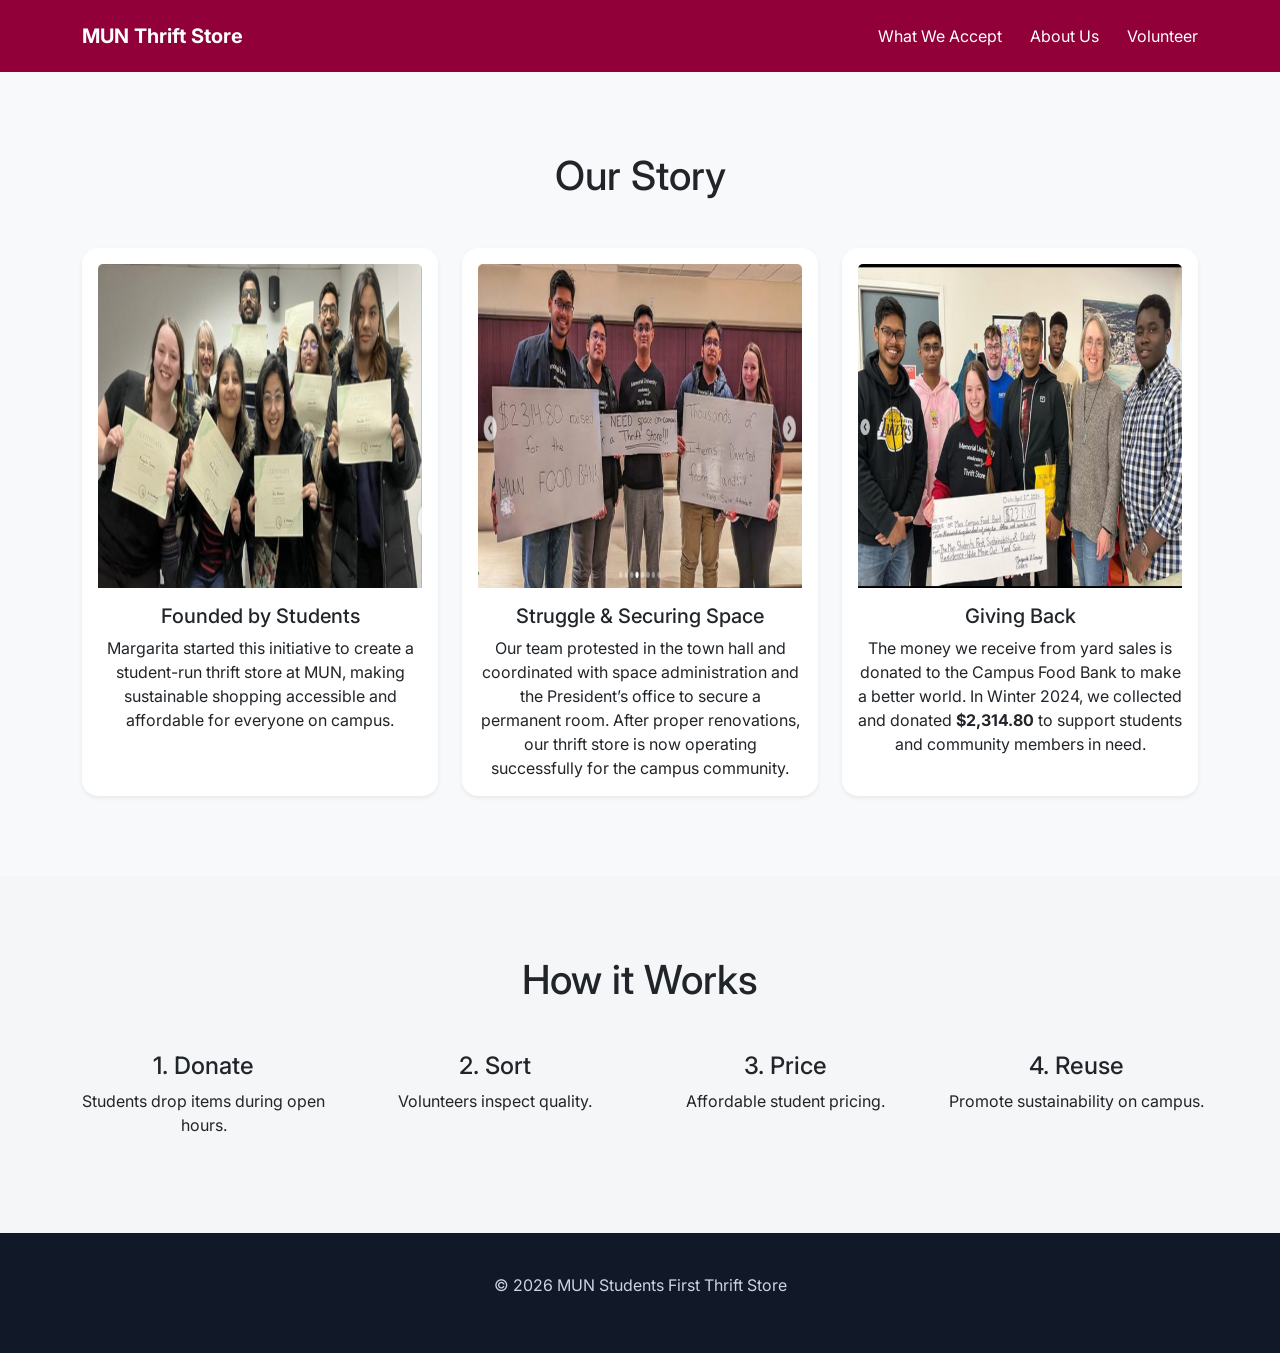
==== about_us.html @ 5fdf3bfe "first commit" ====
<!DOCTYPE html>
<html>
<head>
    <title>About Us</title>
    <meta name="viewport" content="width=device-width, initial-scale=1">
    <link href="https://fonts.googleapis.com/css2?family=Inter:wght@400;600;700&display=swap" rel="stylesheet">
    <link href="https://cdn.jsdelivr.net/npm/bootstrap@5.3.2/dist/css/bootstrap.min.css" rel="stylesheet">
    <link href="css/styles.css" rel="stylesheet">
</head>
<body>

<nav class="navbar navbar-expand-lg navbar-dark py-3">
  <div class="container">
    <a class="navbar-brand" href="index.html">MUN Thrift Store</a>
    <div>
      <a class="text-white me-4 text-decoration-none" href="what_we_accept.html">What We Accept</a>
      <a class="text-white me-4 text-decoration-none" href="about_us.html">About Us</a>
      <a class="text-white text-decoration-none" href="volunteer.html">Volunteer</a>
    </div>
  </div>
</nav>

<section class="section-padding bg-light text-center">
    <div class="container">
        <h1 class="mb-5">Our Story</h1>
        <div class="row g-4">

            <div class="col-md-4">
                <div class="card shadow-sm p-3 h-100">
                    <img src="media/images/founded.png" class="card-img-top mb-3" alt="Founded">
                    <h5 class="card-title">Founded by Students</h5>
                    <p class="card-text">Margarita started this initiative to create a student-run thrift store at MUN, making sustainable shopping accessible and affordable for everyone on campus.</p>
                </div>
            </div>

            <div class="col-md-4">
                <div class="card shadow-sm p-3 h-100">
                    <img src="media/images/townhall.png" class="card-img-top mb-3" alt="Struggle & Securing Space">
                    <h5 class="card-title">Struggle & Securing Space</h5>
                    <p class="card-text">Our team protested in the town hall and coordinated with space administration and the President’s office to secure a permanent room. After proper renovations, our thrift store is now operating successfully for the campus community.</p>
                </div>
            </div>

            <div class="col-md-4">
                <div class="card shadow-sm p-3 h-100">
                    <img src="media/images/food_bank_donation.jpg" class="card-img-top mb-3" alt="Donation Impact">
                    <h5 class="card-title">Giving Back</h5>
                    <p class="card-text">The money we receive from yard sales is donated to the Campus Food Bank to make a better world. In Winter 2024, we collected and donated <strong>$2,314.80</strong> to support students and community members in need.</p>
                </div>
            </div>

        </div>
    </div>
</section>



<div class="container section-padding text-center">
    <h1>How it Works</h1>

    <div class="row mt-5">
        <div class="col-md-3">
            <h4>1. Donate</h4>
            <p>Students drop items during open hours.</p>
        </div>
        <div class="col-md-3">
            <h4>2. Sort</h4>
            <p>Volunteers inspect quality.</p>
        </div>
        <div class="col-md-3">
            <h4>3. Price</h4>
            <p>Affordable student pricing.</p>
        </div>
        <div class="col-md-3">
            <h4>4. Reuse</h4>
            <p>Promote sustainability on campus.</p>
        </div>
    </div>
</div>

<footer class="footer text-center">
    <div class="container">
        <p>© 2026 MUN Students First Thrift Store</p>
    </div>
</footer>


</body>
</html>
---- css/styles.css ----
body {
    font-family: 'Inter', sans-serif;
    background-color: #f4f6f8;
}

.navbar {
  background-color: #910038;
}

.navbar-brand {
    font-weight: 700;
}

.hero {
    background: linear-gradient(135deg,  #e3dbb2, #EDE8D0);
    padding: 120px 0;
}

.hero h1 {
    font-size: 3rem;
}

.section-padding {
    padding: 80px 0;
}

.card {
    border: none;
    border-radius: 16px;
    transition: 0.3s ease;
}


.card:hover {
    transform: translateY(-5px);
}

.btn-modern {
    border-radius: 30px;
    padding: 10px 25px;
}

.footer {
    background-color: #111827;
    color: #cbd5e1;
    padding: 40px 0;
}

.badge-accept {
    background-color: #198754;
}

.badge-reject {
    background-color: #dc3545;
}

.admin-sidebar {
    min-height: 100vh;
    background: #111827;
    color: white;
}

.admin-sidebar a {
    color: #cbd5e1;
    text-decoration: none;
    padding: 12px;
    display: block;
    border-radius: 8px;
}

.admin-sidebar a:hover {
    background: #1f2937;
}
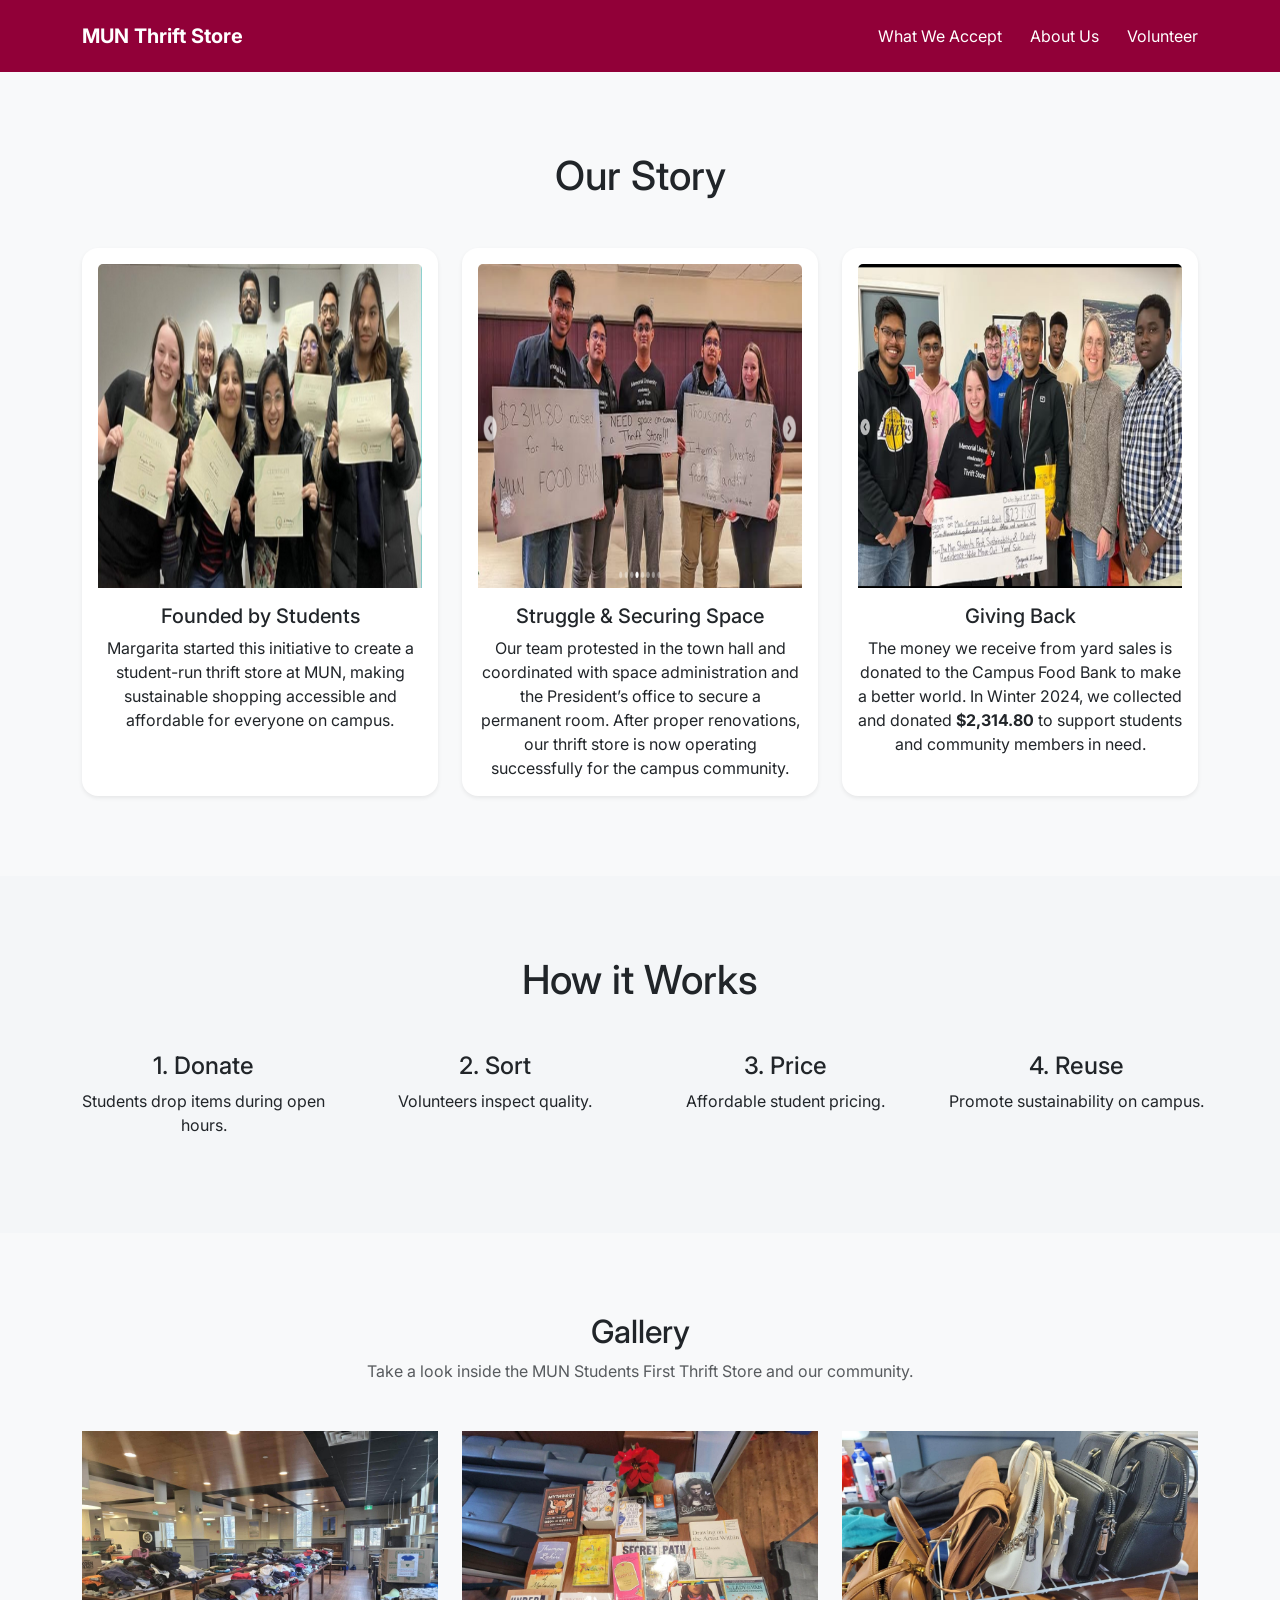
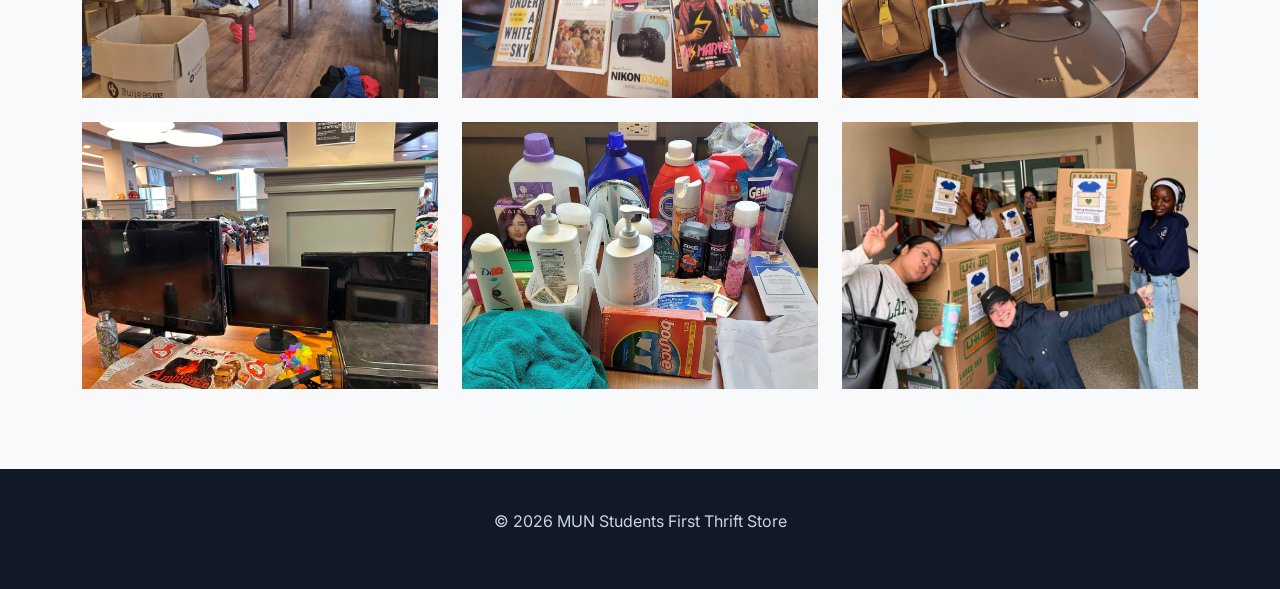
==== commit df594c17: "gallery section added" ====
--- a/about_us.html
+++ b/about_us.html
@@ -55,6 +55,7 @@
 
 
 
+
 <div class="container section-padding text-center">
     <h1>How it Works</h1>
 
@@ -78,6 +79,58 @@
     </div>
 </div>
 
+<!-- Gallery Section -->
+<section class="section-padding bg-light">
+    <div class="container">
+        <div class="text-center mb-5">
+            <h2>Gallery</h2>
+            <p class="text-muted">
+                Take a look inside the MUN Students First Thrift Store and our community.
+            </p>
+        </div>
+
+        <div class="row g-4">
+
+            <div class="col-md-4 col-sm-6">
+                <img src="media\images\gallary\1.jpg"
+                     class="img-fluid gallery-img"
+                     alt="Thrift Store Photo 1">
+            </div>
+
+            <div class="col-md-4 col-sm-6">
+                <img src="media\images\gallary\2.jpg"
+                     class="img-fluid gallery-img"
+                     alt="Thrift Store Photo 2">
+            </div>
+
+            <div class="col-md-4 col-sm-6">
+                <img src="media\images\gallary\3.jpg"
+                     class="img-fluid gallery-img"
+                     alt="Thrift Store Photo 3">
+            </div>
+
+            <div class="col-md-4 col-sm-6">
+                <img src="media\images\gallary\4.jpg"
+                     class="img-fluid gallery-img"
+                     alt="Thrift Store Photo 4">
+            </div>
+
+            <div class="col-md-4 col-sm-6">
+                <img src="media\images\gallary\5.jpg"
+                     class="img-fluid gallery-img"
+                     alt="Thrift Store Photo 5">
+            </div>
+
+            <div class="col-md-4 col-sm-6">
+                <img src="media\images\gallary\6.jpg"
+                     class="img-fluid gallery-img"
+                     alt="Thrift Store Photo 6">
+            </div>
+
+        </div>
+    </div>
+</section>
+
 <footer class="footer text-center">
     <div class="container">
         <p>© 2026 MUN Students First Thrift Store</p>
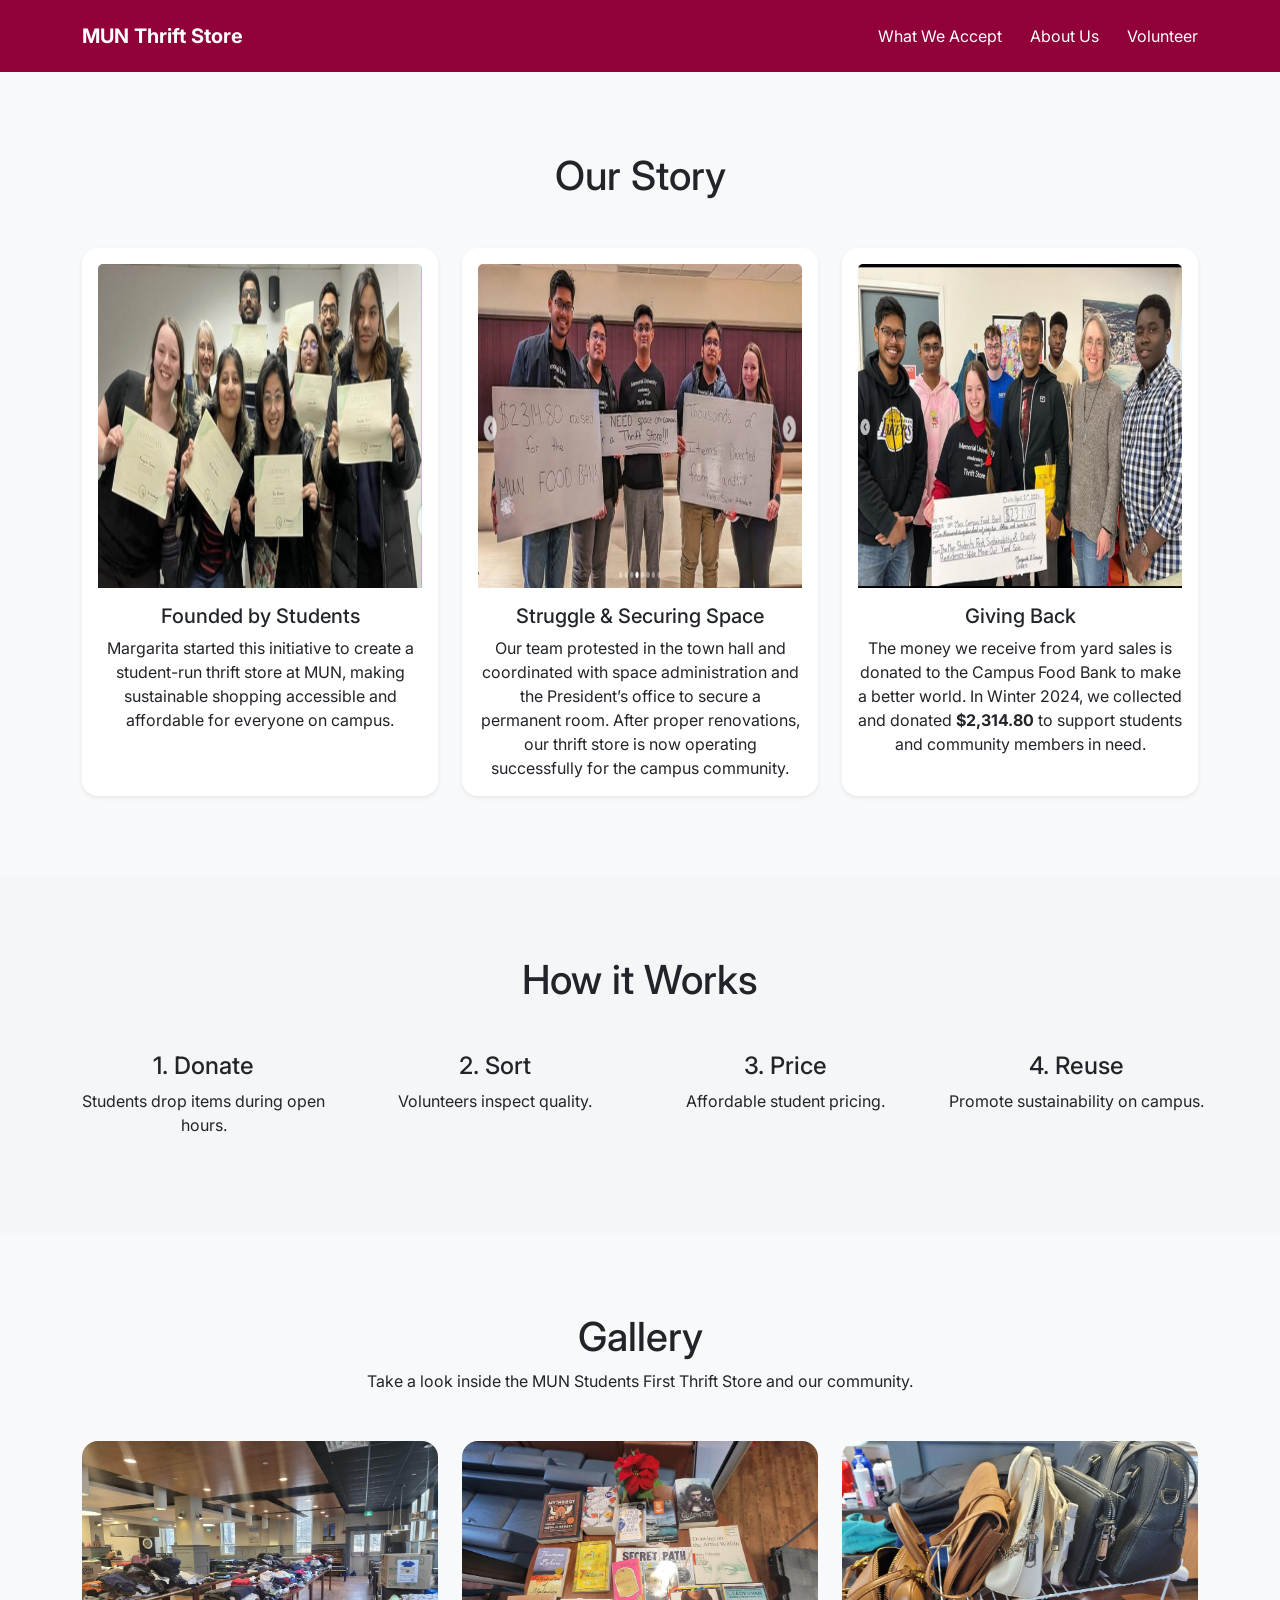
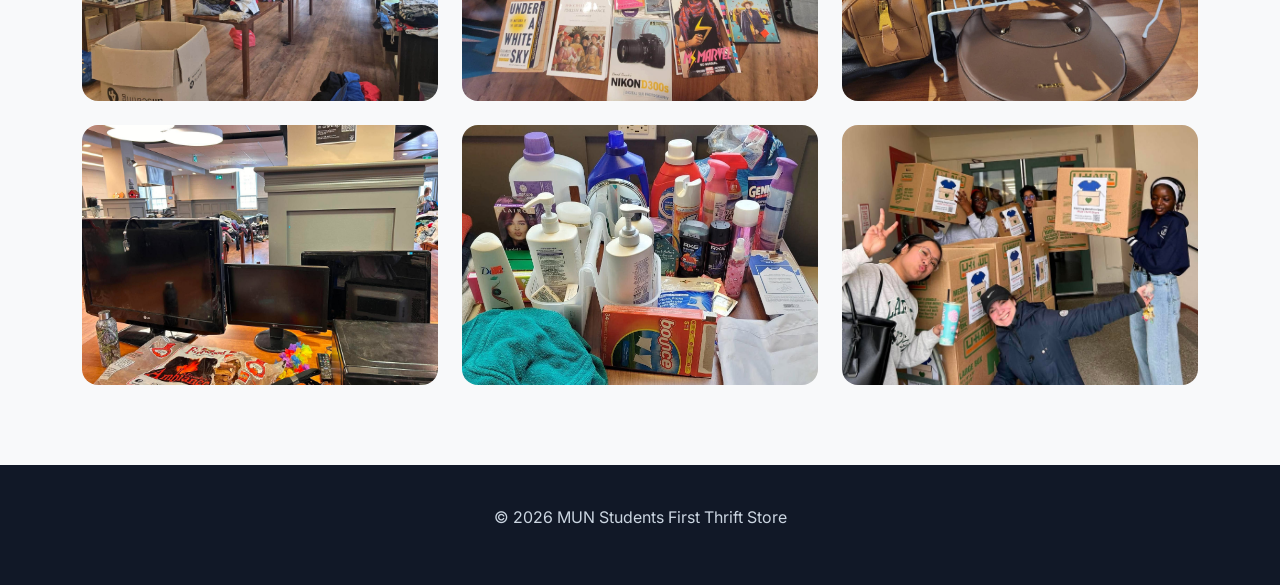
==== commit b6e4da14: "proof reading" ====
--- a/about_us.html
+++ b/about_us.html
@@ -83,8 +83,8 @@
 <section class="section-padding bg-light">
     <div class="container">
         <div class="text-center mb-5">
-            <h2>Gallery</h2>
-            <p class="text-muted">
+            <h1>Gallery</h1>
+            <p >
                 Take a look inside the MUN Students First Thrift Store and our community.
             </p>
         </div>
--- a/css/styles.css
+++ b/css/styles.css
@@ -71,3 +71,19 @@
 .admin-sidebar a:hover {
     background: #1f2937;
 }
+
+/* Gallery */
+
+.gallery-img {
+    width: 100%;
+    height: 260px;
+    object-fit: cover;
+    border-radius: 16px;
+    transition: transform 0.3s ease, box-shadow 0.3s ease;
+    cursor: pointer;
+}
+
+.gallery-img:hover {
+    transform: scale(1.03);
+    box-shadow: 0 12px 25px rgba(0,0,0,0.15);
+}
